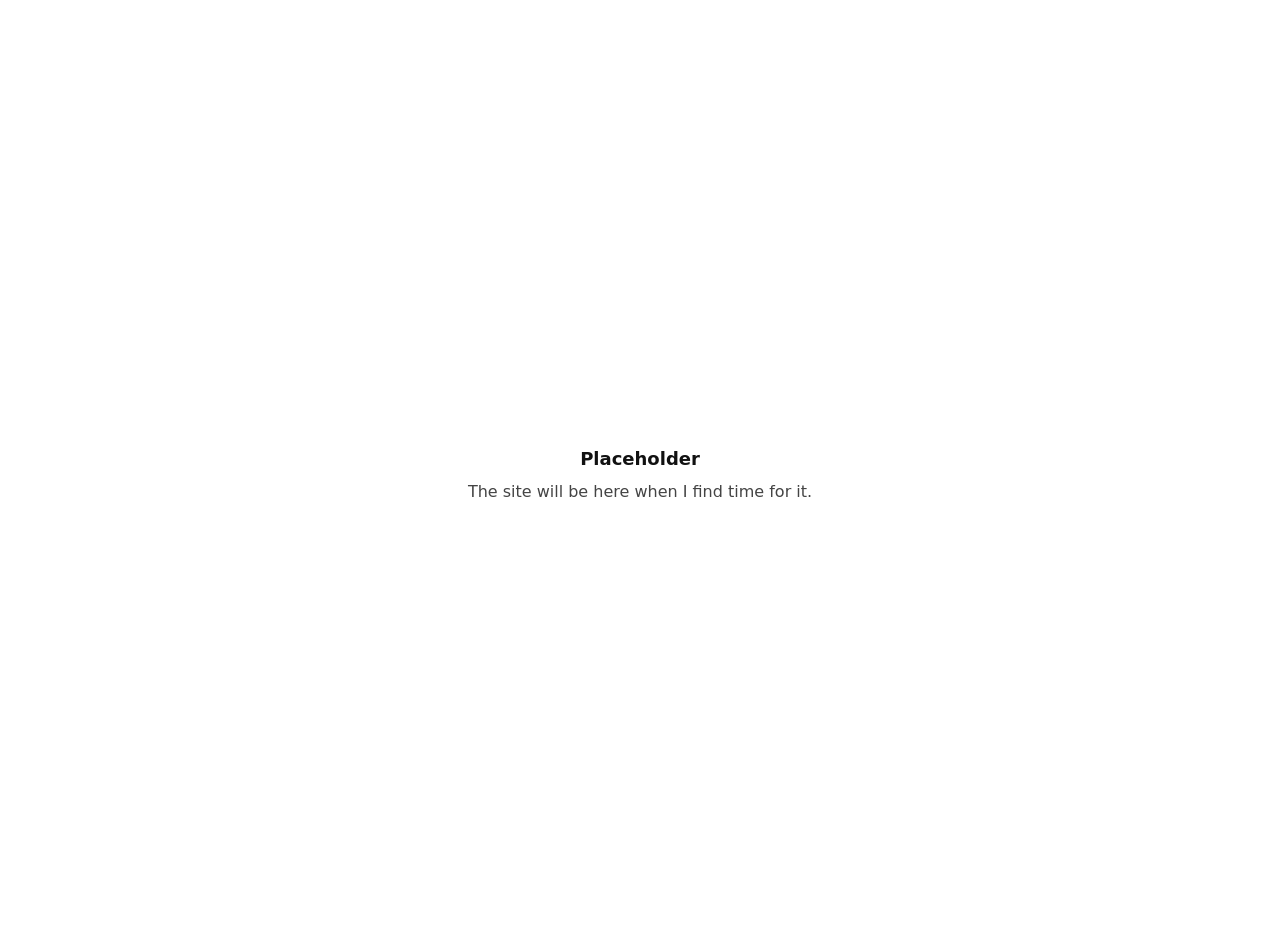
==== index.html @ 25d5ba33 "Minimal placeholder page" ====
<!doctype html>
<html lang="en">
<head>
  <meta charset="utf-8" />
  <meta name="viewport" content="width=device-width,initial-scale=1" />
  <title>Coming soon</title>
  <style>
    :root { color-scheme: light; }
    body{
      margin:0; min-height:100vh;
      display:flex; align-items:center; justify-content:center;
      font:16px/1.5 system-ui,-apple-system,Segoe UI,Roboto,Arial,sans-serif;
      background:#fff; color:#111;
      padding:24px; text-align:center;
    }
    .box{ max-width:60ch; }
    h1{ font-size:18px; font-weight:600; margin:0 0 8px; }
    p{ margin:0; color:#444; }
  </style>
</head>
<body>
  <div class="box">
    <h1>Placeholder</h1>
    <p>The site will be here when I find time for it.</p>
  </div>
</body>
</html>
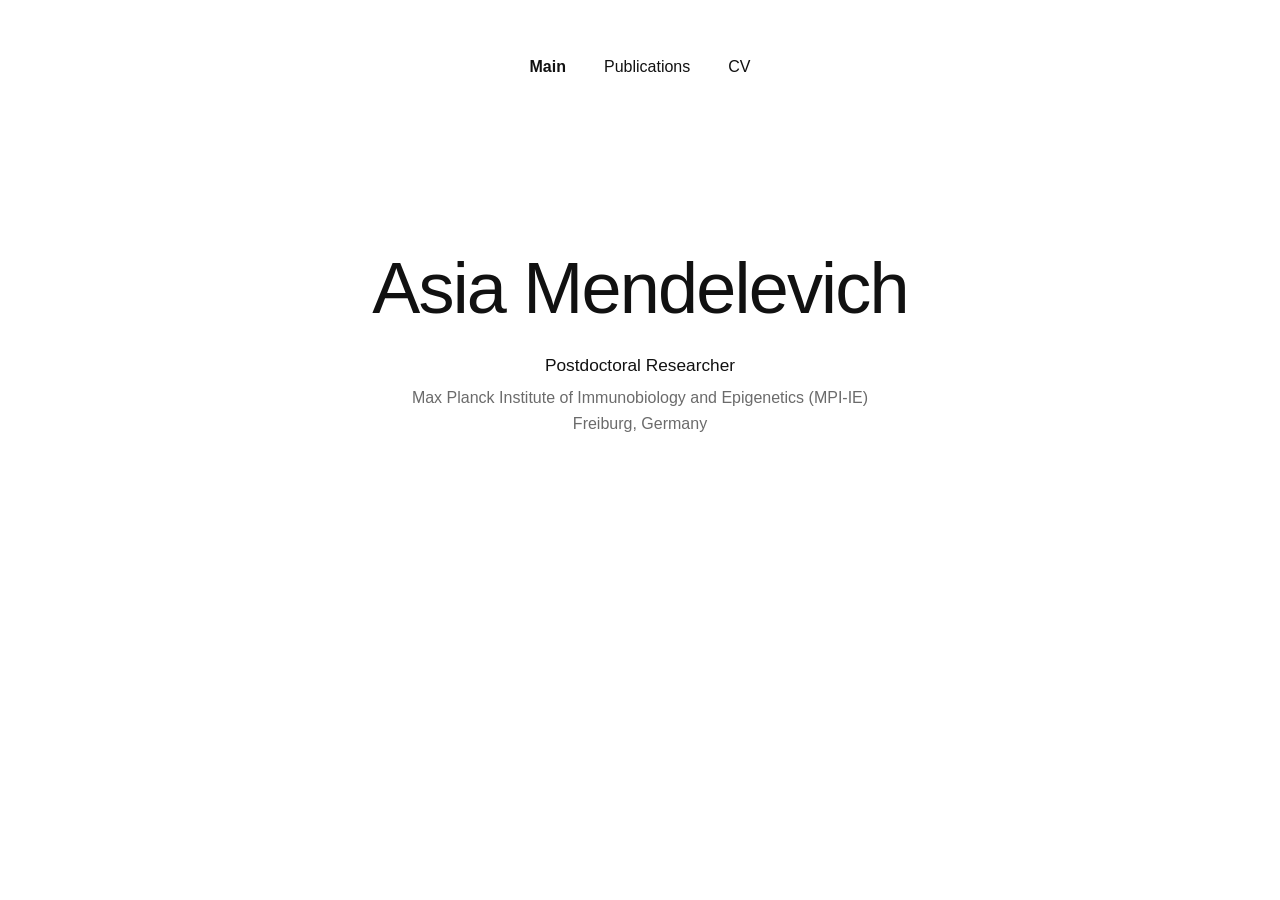
==== commit 966d839f: "simplistic upd" ====
--- a/index.html
+++ b/index.html
@@ -1,27 +1,28 @@
 <!doctype html>
 <html lang="en">
 <head>
-  <meta charset="utf-8" />
-  <meta name="viewport" content="width=device-width,initial-scale=1" />
-  <title>Coming soon</title>
-  <style>
-    :root { color-scheme: light; }
-    body{
-      margin:0; min-height:100vh;
-      display:flex; align-items:center; justify-content:center;
-      font:16px/1.5 system-ui,-apple-system,Segoe UI,Roboto,Arial,sans-serif;
-      background:#fff; color:#111;
-      padding:24px; text-align:center;
-    }
-    .box{ max-width:60ch; }
-    h1{ font-size:18px; font-weight:600; margin:0 0 8px; }
-    p{ margin:0; color:#444; }
-  </style>
+  <meta charset="utf-8">
+  <meta name="viewport" content="width=device-width, initial-scale=1">
+  <meta name="description" content="Asia Mendelevich — postdoctoral researcher in bioinformatics and epigenetics.">
+  <title>Asia Mendelevich</title>
+  <link rel="stylesheet" href="style.css">
 </head>
-<body>
-  <div class="box">
-    <h1>Placeholder</h1>
-    <p>The site will be here when I find time for it.</p>
-  </div>
+<body class="main-page">
+  <div class="site">
+    <header>
+      <nav aria-label="Main navigation">
+  <a class="current" href="index.html">Main</a>
+  <a href="publications.html">Publications</a>
+  <a href="cv.html">CV</a>
+</nav>
+    </header>
+
+    <main>
+      <h1>Asia Mendelevich</h1>
+      <p class="subtitle">Postdoctoral Researcher</p>
+      <p class="affiliation">Max Planck Institute of Immunobiology and Epigenetics (MPI-IE)<br>
+      Freiburg, Germany</p>
+    </main>
+</div>
 </body>
 </html>
--- a/style.css
+++ b/style.css
@@ -0,0 +1,241 @@
+:root {
+  --text: #111111;
+  --muted: #6b6b6b;
+  --line: #d8d8d8;
+  --page-width: 760px;
+}
+
+* {
+  box-sizing: border-box;
+}
+
+html {
+  -webkit-text-size-adjust: 100%;
+}
+
+body {
+  margin: 0;
+  background: #ffffff;
+  color: var(--text);
+  font-family: Arial, Helvetica, sans-serif;
+  font-size: 16px;
+  line-height: 1.65;
+}
+
+.site {
+  width: min(calc(100% - 48px), var(--page-width));
+  margin: 0 auto;
+}
+
+header {
+  padding: 54px 0 56px;
+}
+
+nav {
+  display: flex;
+  justify-content: center;
+  align-items: center;
+  gap: 38px;
+  white-space: nowrap;
+}
+
+nav a {
+  color: var(--text);
+  text-decoration: none;
+  font-weight: 400;
+}
+
+nav a:hover,
+nav a:focus-visible {
+  text-decoration: underline;
+  text-underline-offset: 4px;
+}
+
+nav a.current {
+  font-weight: 700;
+}
+
+main {
+  padding-bottom: 72px;
+}
+
+h1,
+h2 {
+  color: var(--text);
+}
+
+h1 {
+  margin: 0 0 16px;
+  font-size: clamp(2rem, 6vw, 3.15rem);
+  line-height: 1.12;
+  font-weight: 500;
+  letter-spacing: -0.025em;
+}
+
+h2 {
+  margin: 48px 0 20px;
+  font-size: 1rem;
+  line-height: 1.4;
+  font-weight: 700;
+  text-transform: uppercase;
+  letter-spacing: 0.06em;
+}
+
+p {
+  margin: 0 0 10px;
+}
+
+a {
+  color: var(--text);
+  text-decoration-thickness: 1px;
+  text-underline-offset: 3px;
+}
+
+.main-page main {
+  min-height: 55vh;
+  display: flex;
+  flex-direction: column;
+  justify-content: center;
+  text-align: center;
+}
+
+.main-page h1 {
+  font-size: clamp(2.35rem, 8vw, 4.5rem);
+  margin-bottom: 22px;
+}
+
+.main-page .subtitle {
+  margin-bottom: 5px;
+  color: var(--text);
+  font-size: 1.08rem;
+}
+
+.main-page .affiliation {
+  color: var(--muted);
+}
+
+.entry {
+  margin-bottom: 34px;
+}
+
+.entry-title {
+  margin-bottom: 7px;
+  font-size: 1.04rem;
+  line-height: 1.5;
+}
+
+.entry-title a {
+  font-weight: 600;
+  text-decoration: none;
+}
+
+.entry-title a:hover,
+.entry-title a:focus-visible {
+  text-decoration: underline;
+}
+
+.entry-authors,
+.entry-meta {
+  color: var(--muted);
+  font-size: 0.93rem;
+  line-height: 1.55;
+}
+
+.entry-meta {
+  margin-top: 3px;
+}
+
+.timeline {
+  display: grid;
+  grid-template-columns: 120px minmax(0, 1fr);
+  gap: 22px 28px;
+}
+
+.timeline .date {
+  color: var(--muted);
+}
+
+.skill-group {
+  margin-bottom: 14px;
+}
+
+.skill-group strong {
+  display: inline-block;
+  width: 138px;
+  vertical-align: top;
+}
+
+@media (max-width: 640px) {
+  .site {
+    width: min(calc(100% - 32px), var(--page-width));
+  }
+
+  body {
+    font-size: 15.5px;
+    line-height: 1.6;
+  }
+
+  header {
+    padding: 30px 0 42px;
+  }
+
+  nav {
+    gap: 24px;
+    font-size: 15px;
+  }
+
+  main {
+    padding-bottom: 48px;
+  }
+
+  .main-page main {
+    min-height: 52vh;
+  }
+
+  h1 {
+    margin-bottom: 14px;
+  }
+
+  h2 {
+    margin-top: 38px;
+  }
+
+  .entry {
+    margin-bottom: 30px;
+  }
+
+  .timeline {
+    grid-template-columns: 1fr;
+    gap: 4px;
+  }
+
+  .timeline .date {
+    margin-top: 18px;
+    font-size: 0.92rem;
+  }
+
+  .timeline .date:first-child {
+    margin-top: 0;
+  }
+
+  .skill-group {
+    margin-bottom: 18px;
+  }
+
+  .skill-group strong {
+    display: block;
+    width: auto;
+    margin-bottom: 1px;
+  }
+}
+
+@media (max-width: 360px) {
+  nav {
+    gap: 17px;
+    font-size: 14px;
+  }
+
+  .site {
+    width: calc(100% - 26px);
+  }
+}
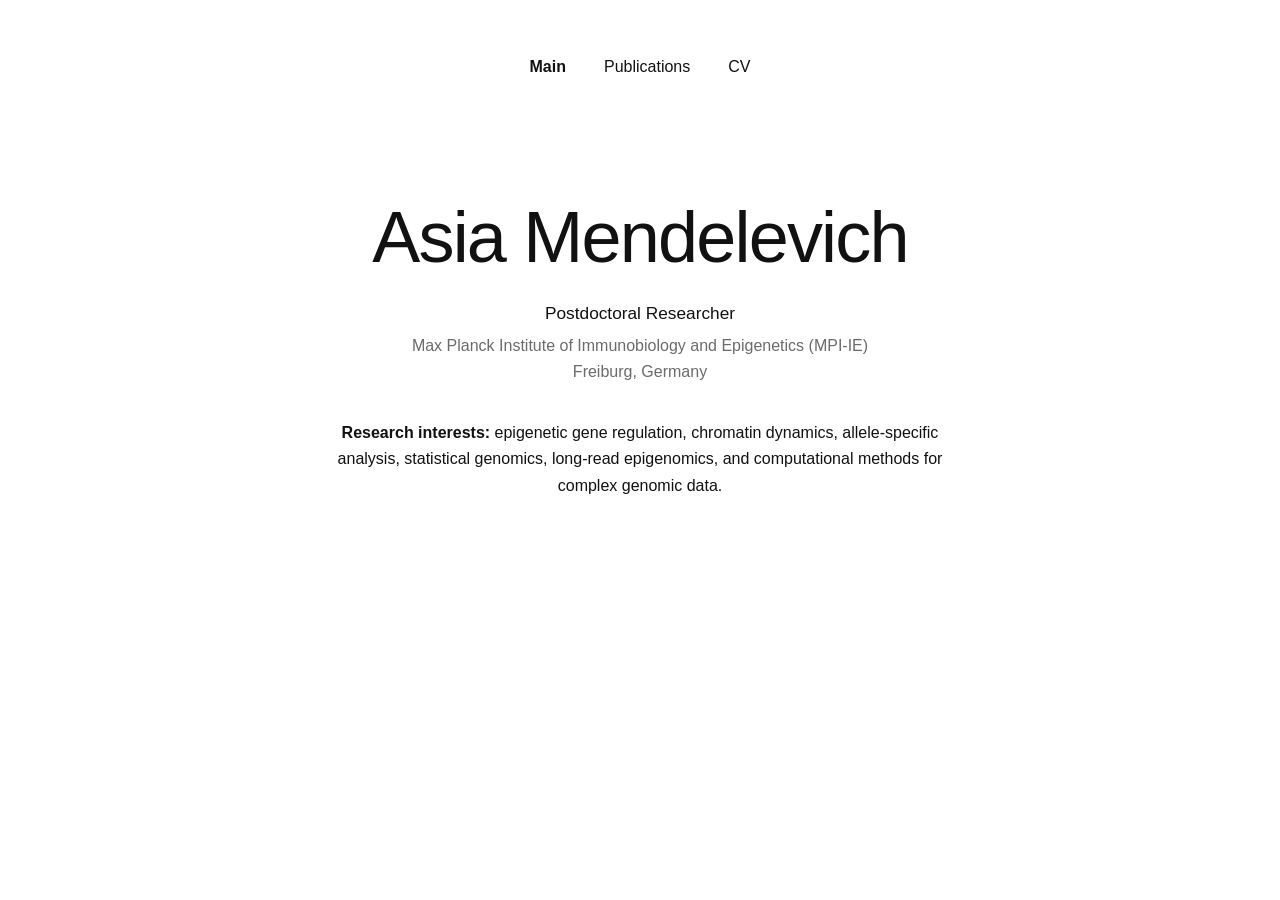
==== commit 0c268f30: "simplistic upd" ====
--- a/index.html
+++ b/index.html
@@ -22,6 +22,7 @@
       <p class="subtitle">Postdoctoral Researcher</p>
       <p class="affiliation">Max Planck Institute of Immunobiology and Epigenetics (MPI-IE)<br>
       Freiburg, Germany</p>
+      <p class="interests"><strong>Research interests:</strong> epigenetic gene regulation, chromatin dynamics, allele-specific analysis, statistical genomics, long-read epigenomics, and computational methods for complex genomic data.</p>
     </main>
 </div>
 </body>
--- a/style.css
+++ b/style.css
@@ -238,4 +238,10 @@
   .site {
     width: calc(100% - 26px);
   }
+}
+
+.main-page .interests {
+  max-width: 650px;
+  margin: 24px auto 0;
+  color: var(--text);
 }
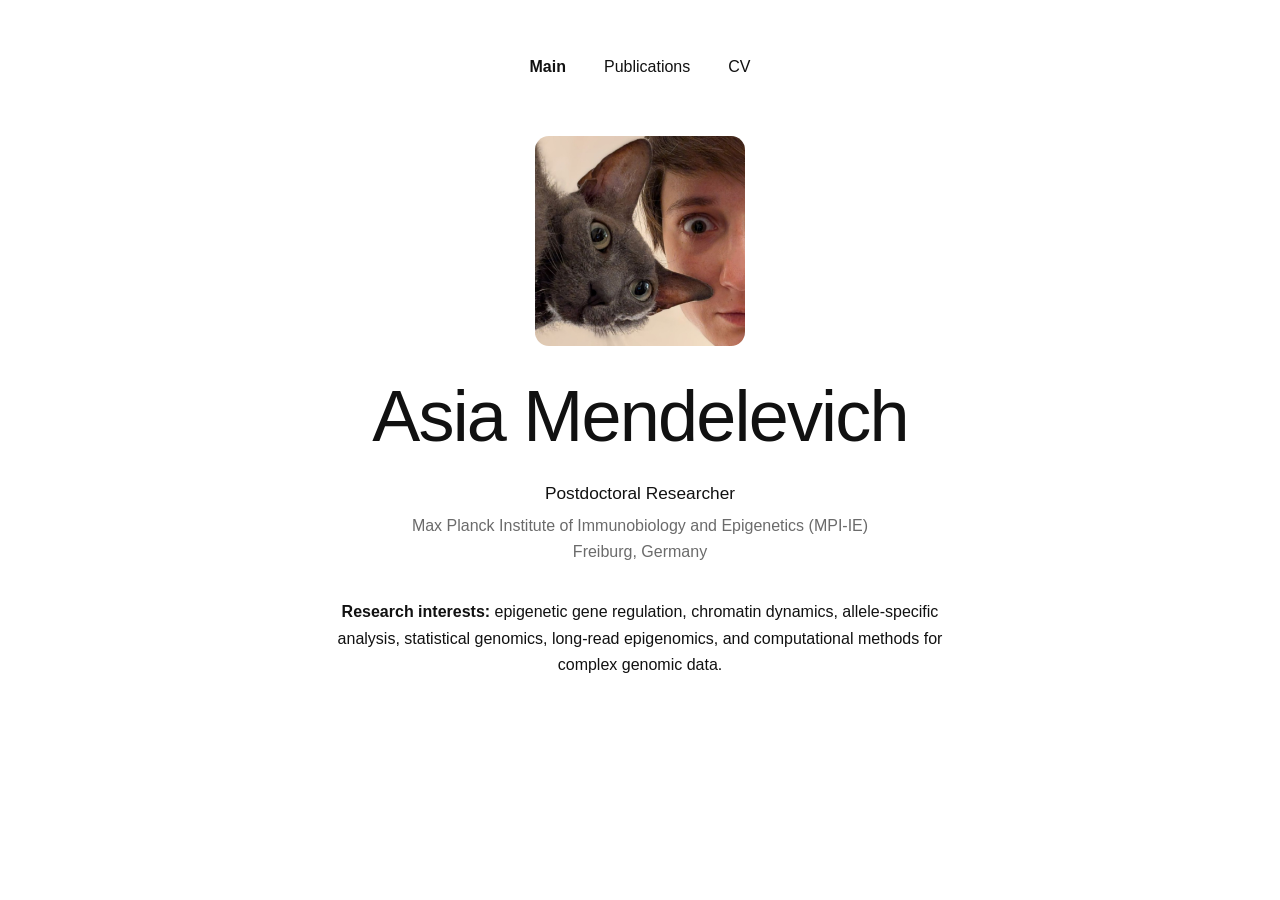
==== commit 2767fced: "simplistic upd" ====
--- a/index.html
+++ b/index.html
@@ -18,6 +18,7 @@
     </header>
 
     <main>
+      <img class="profile-photo" src="profile.jpg" alt="Asia Mendelevich with a cat">
       <h1>Asia Mendelevich</h1>
       <p class="subtitle">Postdoctoral Researcher</p>
       <p class="affiliation">Max Planck Institute of Immunobiology and Epigenetics (MPI-IE)<br>
--- a/style.css
+++ b/style.css
@@ -244,4 +244,22 @@
   max-width: 650px;
   margin: 24px auto 0;
   color: var(--text);
+}
+
+.profile-photo {
+  display: block;
+  width: 210px;
+  height: 210px;
+  margin: 0 auto 30px;
+  object-fit: cover;
+  border-radius: 14px;
+}
+
+@media (max-width: 640px) {
+  .profile-photo {
+    width: 165px;
+    height: 165px;
+    margin-bottom: 24px;
+    border-radius: 12px;
+  }
 }
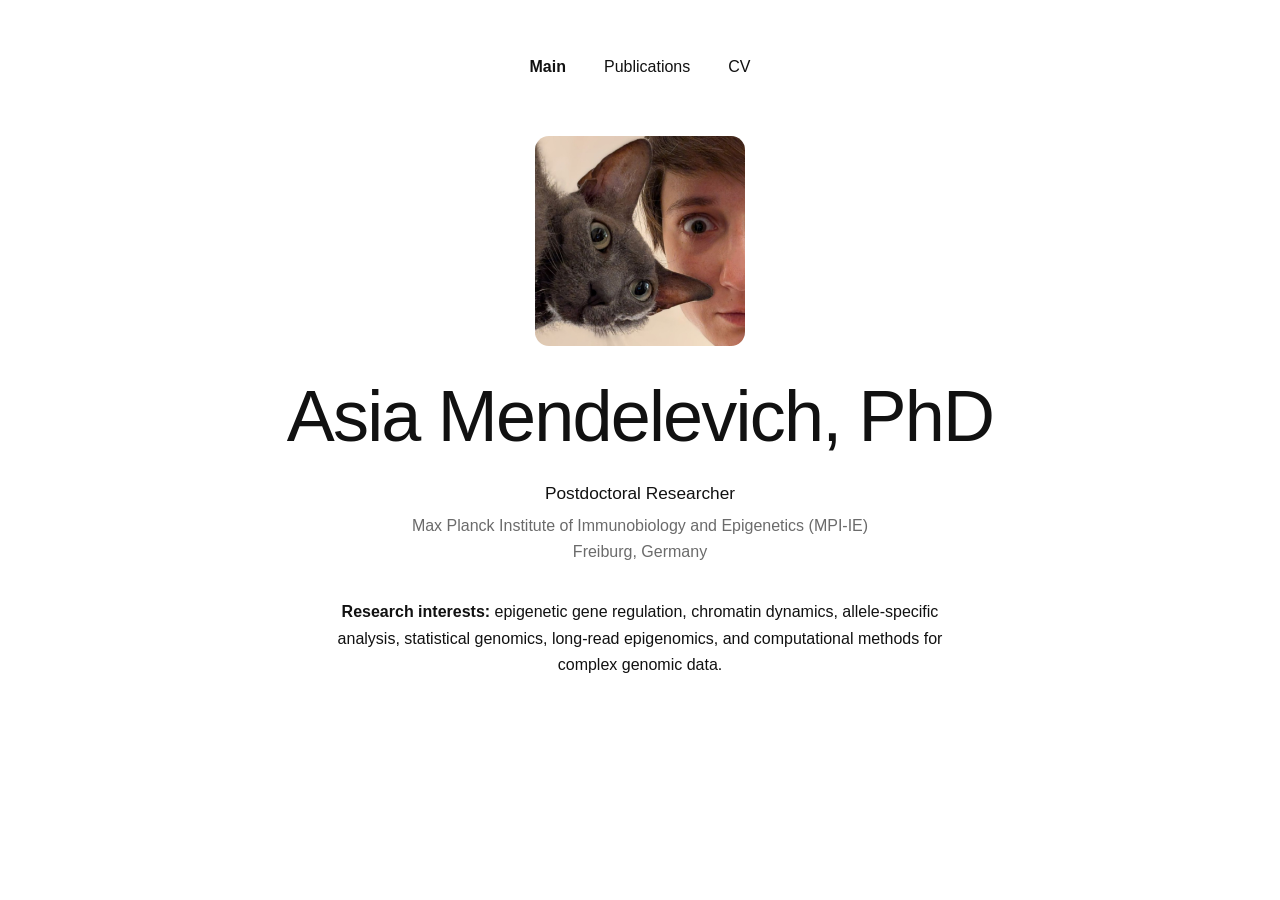
==== commit 704a33e5: "simplistic upd" ====
--- a/index.html
+++ b/index.html
@@ -19,7 +19,7 @@
 
     <main>
       <img class="profile-photo" src="profile.jpg" alt="Asia Mendelevich with a cat">
-      <h1>Asia Mendelevich</h1>
+      <h1>Asia Mendelevich, PhD</h1>
       <p class="subtitle">Postdoctoral Researcher</p>
       <p class="affiliation">Max Planck Institute of Immunobiology and Epigenetics (MPI-IE)<br>
       Freiburg, Germany</p>
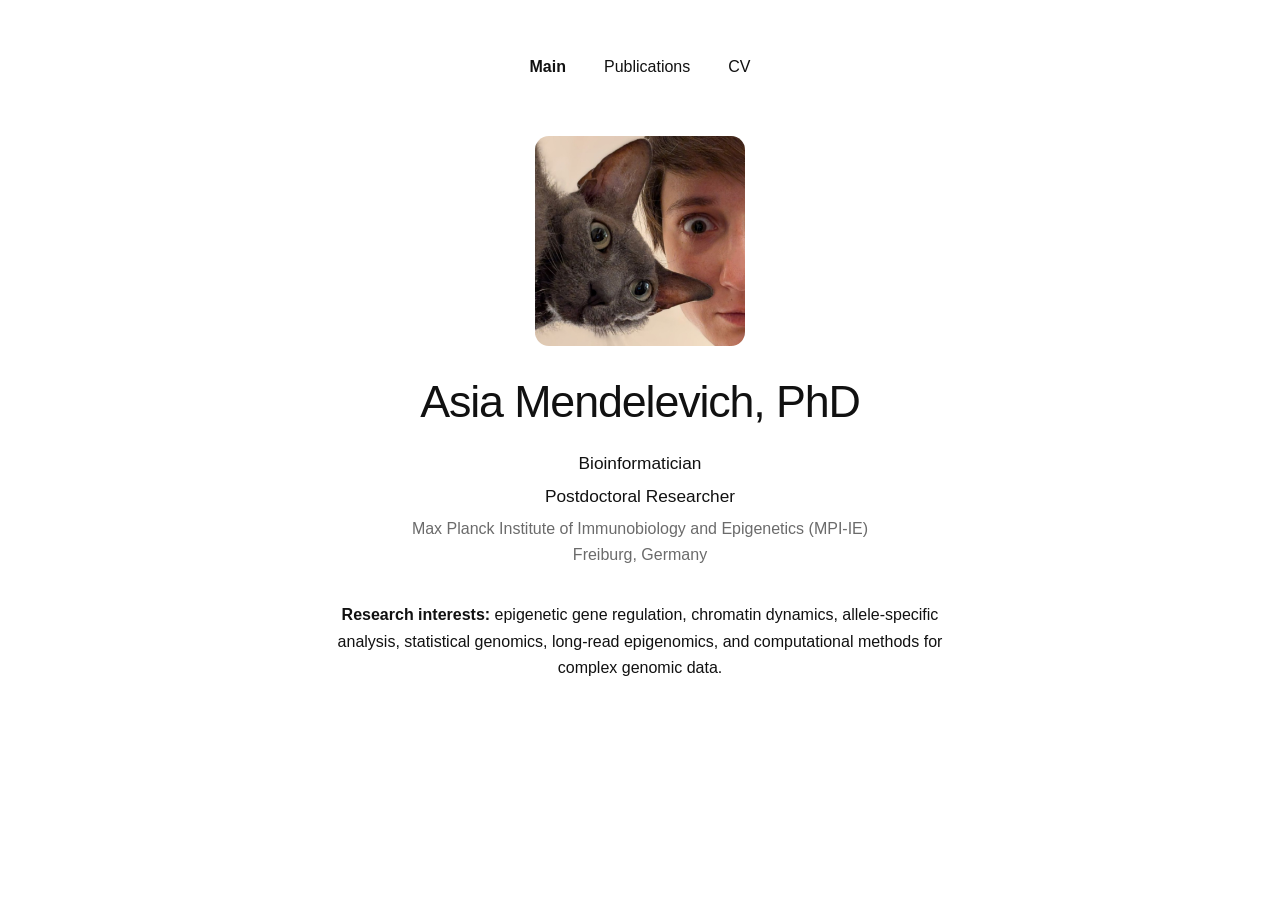
==== commit ed2554fa: "simplistic upd" ====
--- a/index.html
+++ b/index.html
@@ -20,6 +20,7 @@
     <main>
       <img class="profile-photo" src="profile.jpg" alt="Asia Mendelevich with a cat">
       <h1>Asia Mendelevich, PhD</h1>
+      <p class="subtitle">Bioinformatician</p>
       <p class="subtitle">Postdoctoral Researcher</p>
       <p class="affiliation">Max Planck Institute of Immunobiology and Epigenetics (MPI-IE)<br>
       Freiburg, Germany</p>
--- a/style.css
+++ b/style.css
@@ -100,7 +100,7 @@
 }
 
 .main-page h1 {
-  font-size: clamp(2.35rem, 8vw, 4.5rem);
+  font-size: clamp(2rem, 4.5vw, 2.8rem);
   margin-bottom: 22px;
 }
 
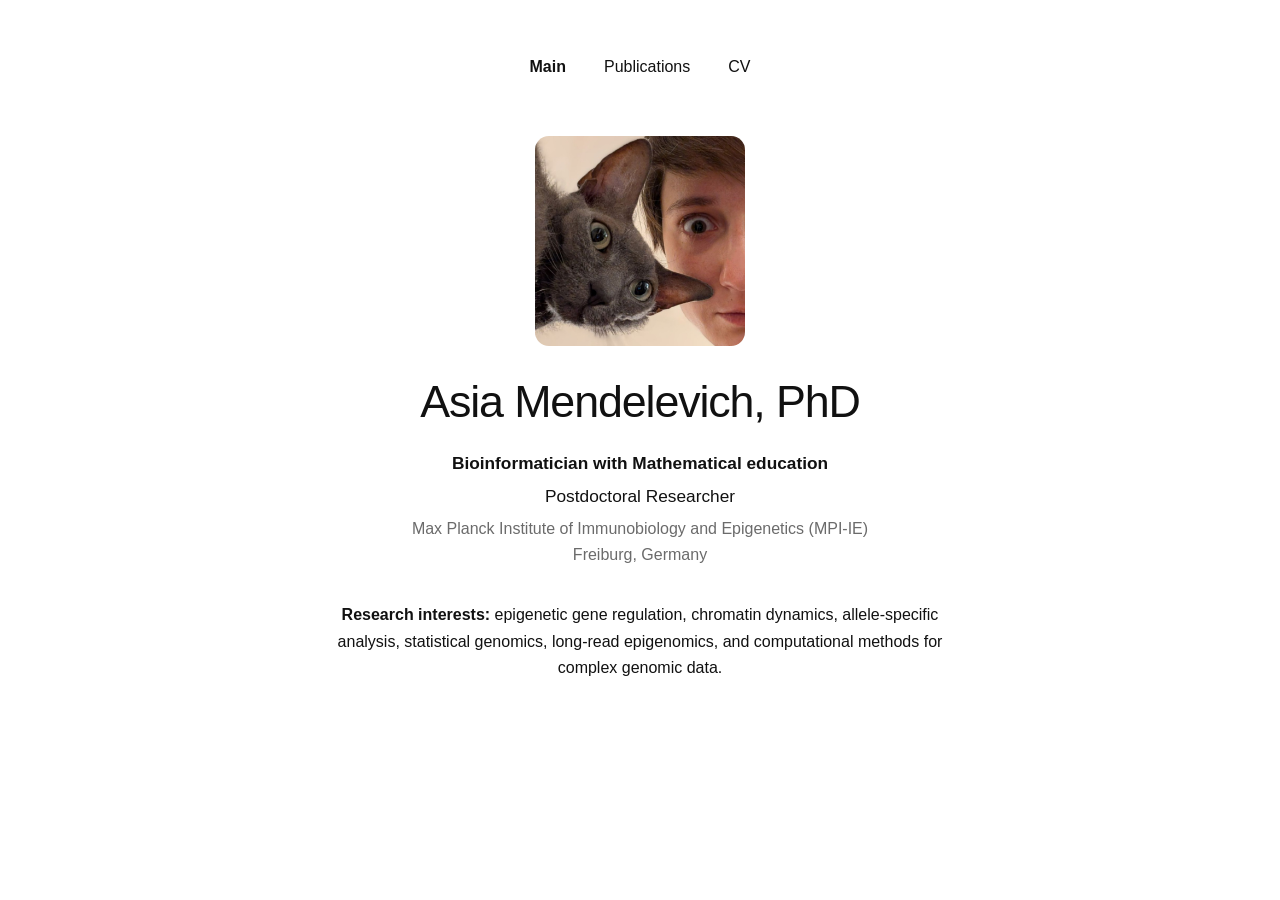
==== commit 801cc865: "simplistic upd" ====
--- a/index.html
+++ b/index.html
@@ -20,7 +20,7 @@
     <main>
       <img class="profile-photo" src="profile.jpg" alt="Asia Mendelevich with a cat">
       <h1>Asia Mendelevich, PhD</h1>
-      <p class="subtitle">Bioinformatician</p>
+      <p class="subtitle"><strong>Bioinformatician with Mathematical education</strong></p>
       <p class="subtitle">Postdoctoral Researcher</p>
       <p class="affiliation">Max Planck Institute of Immunobiology and Epigenetics (MPI-IE)<br>
       Freiburg, Germany</p>
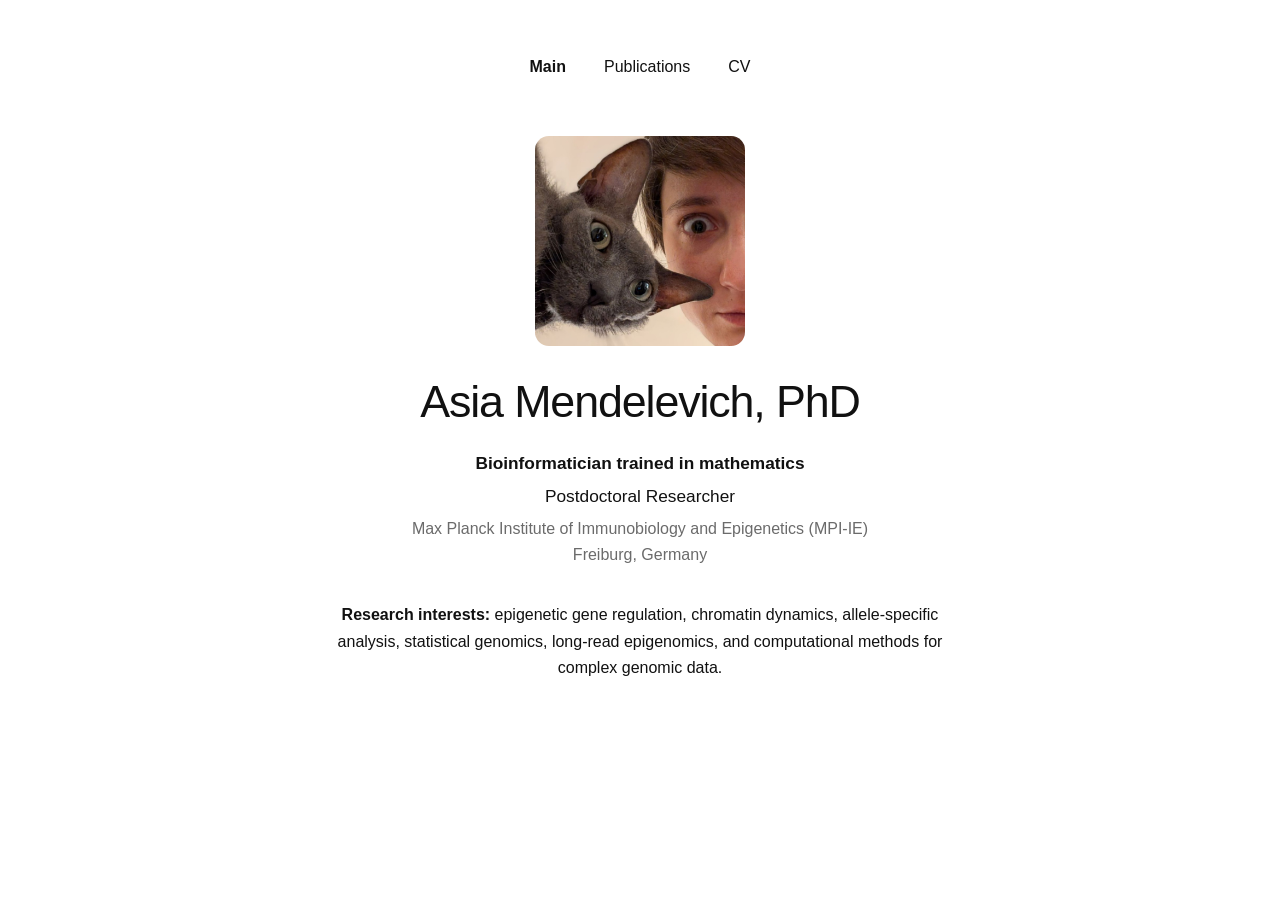
==== commit 64d79d3a: "simplistic upd" ====
--- a/index.html
+++ b/index.html
@@ -20,7 +20,7 @@
     <main>
       <img class="profile-photo" src="profile.jpg" alt="Asia Mendelevich with a cat">
       <h1>Asia Mendelevich, PhD</h1>
-      <p class="subtitle"><strong>Bioinformatician with Mathematical education</strong></p>
+      <p class="subtitle"><strong>Bioinformatician trained in mathematics</strong></p>
       <p class="subtitle">Postdoctoral Researcher</p>
       <p class="affiliation">Max Planck Institute of Immunobiology and Epigenetics (MPI-IE)<br>
       Freiburg, Germany</p>
